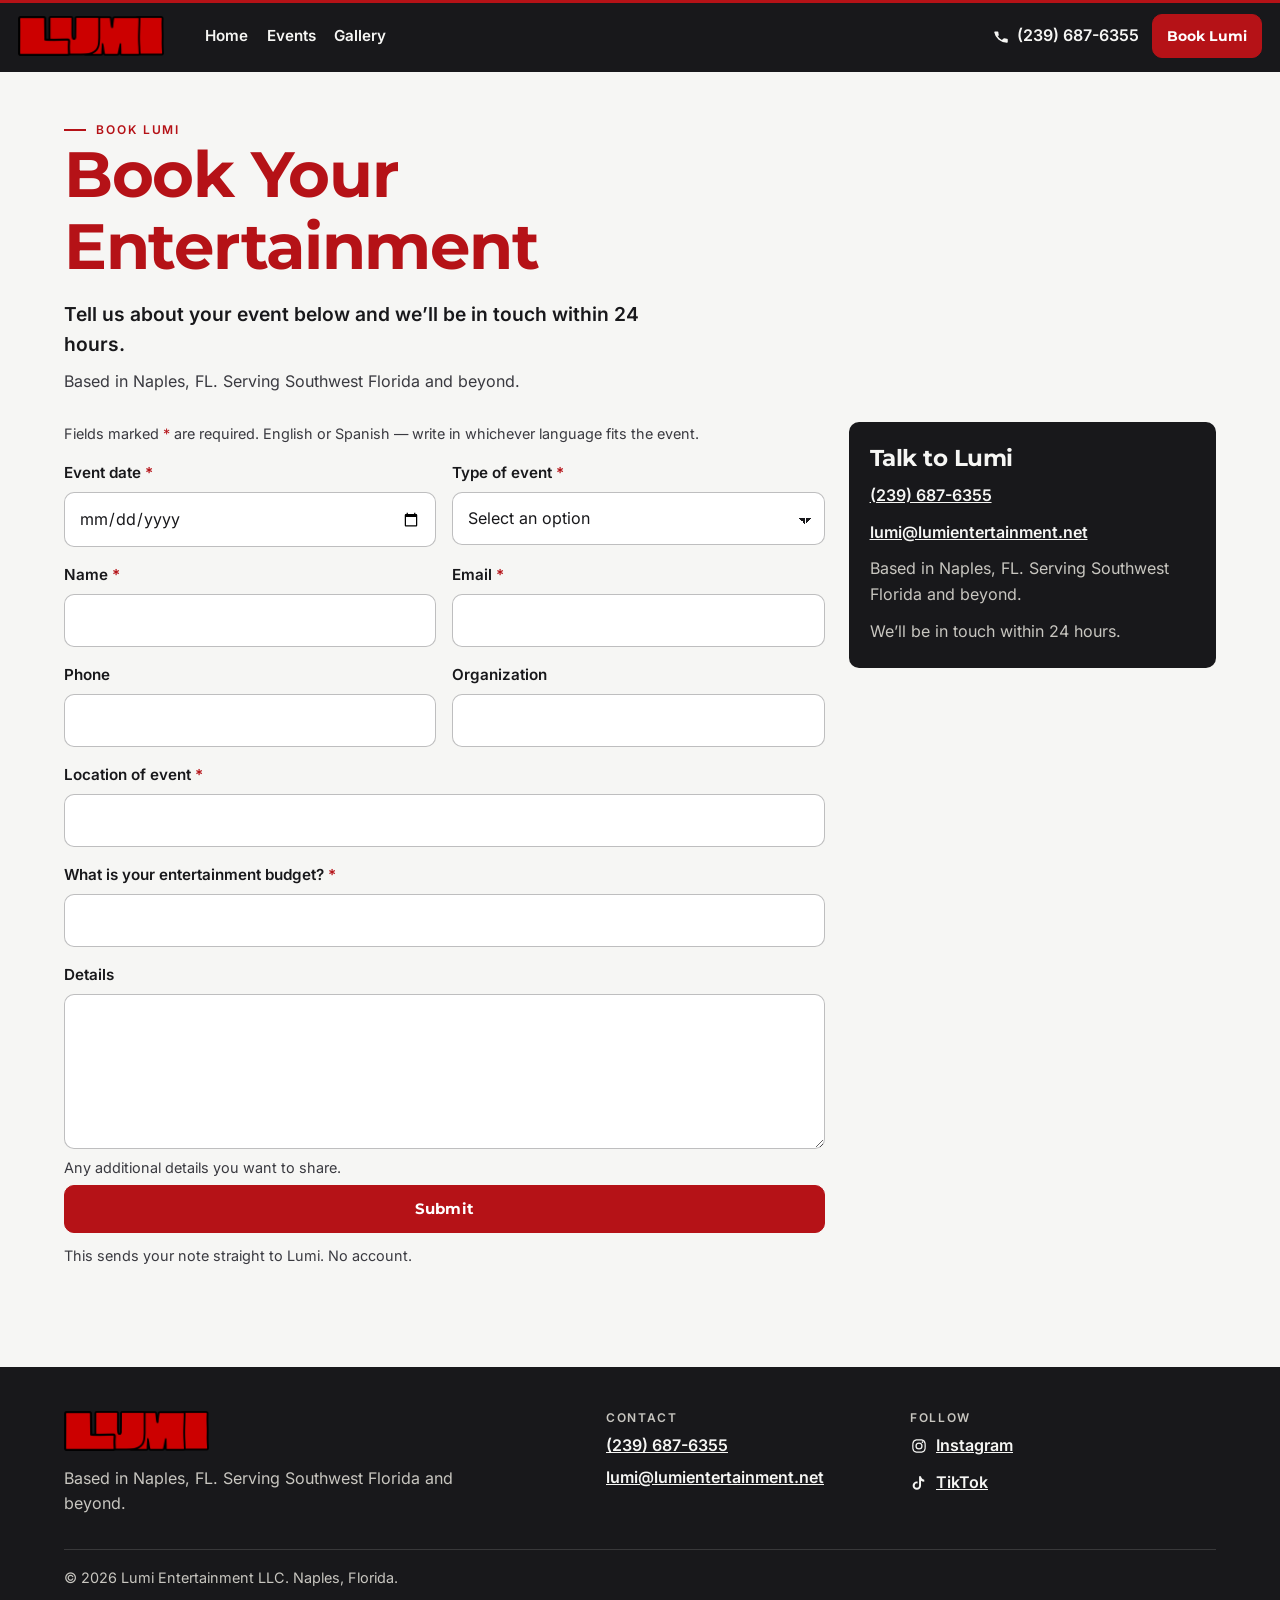
==== booklumi/index.html @ b8785e48 "Replace the Squarespace site with a static Lumi Entertainment site. Keep the existing voice and bran" ====
<!DOCTYPE html>
<html lang="en">
<head>
  <meta charset="utf-8">
  <meta name="viewport" content="width=device-width, initial-scale=1">
  <meta name="format-detection" content="telephone=no">
  <title>Book Lumi | Check Availability — DJ Lumi, Naples FL</title>
  <meta name="description" content="Share your date and your vision. DJ Lumi will be in touch within 24 hours about weddings, quinceañeras, corporate events, and parties in Southwest Florida.">
  <meta name="robots" content="index,follow">
  <meta name="theme-color" content="#18181B">
  <link rel="canonical" href="https://www.lumientertainment.net/booklumi/">
  <meta property="og:type" content="website">
  <meta property="og:site_name" content="Lumi Entertainment">
  <meta property="og:locale" content="en_US">
  <meta property="og:title" content="Book Lumi | Check Availability — DJ Lumi, Naples FL">
  <meta property="og:description" content="Share your date and your vision. DJ Lumi will be in touch within 24 hours about weddings, quinceañeras, corporate events, and parties in Southwest Florida.">
  <meta property="og:url" content="https://www.lumientertainment.net/booklumi/">
  <meta property="og:image" content="https://www.lumientertainment.net/images/og.jpg">
  <meta property="og:image:width" content="1200">
  <meta property="og:image:height" content="630">
  <meta property="og:image:alt" content="DJ Lumi mixing at an outdoor evening event. Lumi Entertainment, a bilingual wedding and event DJ based in Naples, Florida.">
  <meta name="twitter:card" content="summary_large_image">
  <meta name="twitter:title" content="Book Lumi | Check Availability — DJ Lumi, Naples FL">
  <meta name="twitter:description" content="Share your date and your vision. DJ Lumi will be in touch within 24 hours about weddings, quinceañeras, corporate events, and parties in Southwest Florida.">
  <meta name="twitter:image" content="https://www.lumientertainment.net/images/og.jpg">
  <meta name="twitter:image:alt" content="DJ Lumi mixing at an outdoor evening event. Lumi Entertainment, a bilingual wedding and event DJ based in Naples, Florida.">
  <link rel="icon" href="../favicon.ico" sizes="any">
  <link rel="icon" type="image/png" href="../images/icon-192.png" sizes="192x192">
  <link rel="apple-touch-icon" href="../images/apple-touch-icon.png">
  <link rel="manifest" href="../site.webmanifest">
  <link rel="preload" href="../fonts/montserrat-700.woff2" as="font" type="font/woff2" crossorigin>
  <link rel="preload" href="../fonts/inter-400.woff2" as="font" type="font/woff2" crossorigin>
  <link rel="stylesheet" href="../css/styles.css?v=20261122">
  <script type="application/ld+json">
{
  "@context": "https://schema.org",
  "@type": ["EntertainmentBusiness", "LocalBusiness"],
  "@id": "https://www.lumientertainment.net/#business",
  "name": "Lumi Entertainment",
  "legalName": "Lumi Entertainment LLC",
  "alternateName": "DJ Lumi",
  "url": "https://www.lumientertainment.net/",
  "telephone": "+1-239-687-6355",
  "email": "lumi@lumientertainment.net",
  "image": [
    "https://www.lumientertainment.net/images/og.jpg",
    "https://www.lumientertainment.net/images/hero-1400.jpg"
  ],
  "logo": "https://www.lumientertainment.net/images/logo.png",
  "description": "Bilingual English/Spanish DJ and MC for weddings, quinceañeras, and events. Based in Naples, FL, serving Southwest Florida and beyond.",
  "address": {
    "@type": "PostalAddress",
    "addressLocality": "Naples",
    "addressRegion": "FL",
    "addressCountry": "US"
  },
  "areaServed": "Southwest Florida",
  "founder": {
    "@type": "Person",
    "name": "Luis Saavedra",
    "alternateName": "DJ Lumi",
    "jobTitle": "DJ and MC",
    "knowsLanguage": ["en", "es"]
  },
  "contactPoint": {
    "@type": "ContactPoint",
    "telephone": "+1-239-687-6355",
    "email": "lumi@lumientertainment.net",
    "contactType": "reservations",
    "availableLanguage": ["English", "Spanish"]
  },
  "sameAs": [
    "https://instagram.com/djlumiofficial",
    "https://www.tiktok.com/@lumiwhatever"
  ]
}
  </script>
</head>
<body>
  <a class="skip" href="#main">Skip to content</a>
  <header class="site-header">
    <div class="header-inner">
      <a class="logo" href="../">
        <img src="../images/logo.png" alt="Lumi Entertainment" width="1200" height="330">
      </a>
      <nav id="site-nav" class="site-nav" aria-label="Primary">
        <ul>
          <li><a href="../">Home</a></li>
          <li><a href="../weddings/">Events</a></li>
          <li><a href="../gallery/">Gallery</a></li>
        </ul>
        <a class="menu-phone" href="tel:+12396876355">(239) 687-6355</a>
        <a class="btn menu-book" href="#inquiry">Book Lumi</a>
      </nav>
      <a class="header-phone" href="tel:+12396876355"><svg class="phone-icon" viewBox="0 0 24 24" width="18" height="18" aria-hidden="true"><path fill="currentColor" d="M6.6 10.8a15 15 0 0 0 6.6 6.6l2.2-2.2a1 1 0 0 1 1-.25 11.5 11.5 0 0 0 3.6.57 1 1 0 0 1 1 1V20a1 1 0 0 1-1 1A17 17 0 0 1 3 7a1 1 0 0 1 1-1h3.5a1 1 0 0 1 1 1 11.5 11.5 0 0 0 .57 3.6 1 1 0 0 1-.25 1l-2.22.2z"/></svg><span class="header-phone-num">(239) 687-6355</span></a>
      <a class="btn btn-small header-book" href="#inquiry" aria-current="page"><span class="long">Book Lumi</span><span class="short">Book</span></a>
      <button class="nav-toggle" type="button" aria-expanded="false" aria-controls="site-nav">
        <span class="bars" aria-hidden="true"></span>
        <span class="sr-only">Open menu</span>
      </button>
    </div>
  </header>
  <main id="main">
    <section class="page-hero">
      <div class="wrap">
        <p class="eyebrow">Book Lumi</p>
        <h1>Book Your Entertainment</h1>
        <p class="lede">Tell us about your event below and we’ll be in touch within 24 hours.</p>
        <p class="coverage">Based in Naples, FL. Serving Southwest Florida and beyond.</p>
      </div>
    </section>
    <section class="section" style="padding-top:0">
      <div class="wrap book-layout">
        <form id="inquiry" action="https://formsubmit.co/lumi@lumientertainment.net" method="POST" accept-charset="UTF-8">
          <input type="hidden" name="_subject" value="New event inquiry — Lumi Entertainment">
          <input type="hidden" name="_next" value="https://www.lumientertainment.net/booklumi/thanks/">
          <input type="hidden" name="_captcha" value="false">
          <input type="hidden" name="_template" value="table">
          <input type="text" name="_honey" style="display:none" tabindex="-1" autocomplete="off" aria-hidden="true">
          <p class="fine" style="margin-bottom:1rem">Fields marked <span class="req">*</span> are required. English or Spanish — write in whichever language fits the event.</p>
          <div class="form-row two">
            <div class="field">
              <label for="event-date">Event date <span class="req" aria-hidden="true">*</span><span class="sr-only"> (required)</span></label>
              <input id="event-date" name="Event Date" type="date" required autocomplete="off">
            </div>
            <div class="field">
              <label for="event-type">Type of event <span class="req" aria-hidden="true">*</span><span class="sr-only"> (required)</span></label>
              <select id="event-type" name="Type of Event" required>
                <option value="" selected disabled>Select an option</option>
                <option>Wedding</option>
                <option>Quinceañera</option>
                <option>Corporate</option>
                <option>Birthday Party</option>
                <option>Public Event or Club</option>
                <option>Other</option>
              </select>
            </div>
          </div>
          <div class="field" id="other-field" hidden style="margin-top:1rem">
            <label for="event-other">What kind of event? <span class="req" aria-hidden="true">*</span><span class="sr-only"> (required)</span></label>
            <input id="event-other" name="Other event type" type="text" autocomplete="off">
          </div>
          <div class="form-row two" style="margin-top:1rem">
            <div class="field">
              <label for="name">Name <span class="req" aria-hidden="true">*</span><span class="sr-only"> (required)</span></label>
              <input id="name" name="Name" type="text" required autocomplete="name">
            </div>
            <div class="field">
              <label for="email">Email <span class="req" aria-hidden="true">*</span><span class="sr-only"> (required)</span></label>
              <input id="email" name="Email" type="email" required autocomplete="email" inputmode="email">
            </div>
          </div>
          <div class="form-row two" style="margin-top:1rem">
            <div class="field">
              <label for="phone">Phone</label>
              <input id="phone" name="Phone" type="tel" autocomplete="tel" inputmode="tel">
            </div>
            <div class="field">
              <label for="organization">Organization</label>
              <input id="organization" name="Organization" type="text" autocomplete="organization">
            </div>
          </div>
          <div class="field" style="margin-top:1rem">
            <label for="location">Location of event <span class="req" aria-hidden="true">*</span><span class="sr-only"> (required)</span></label>
            <input id="location" name="Location" type="text" required autocomplete="off">
          </div>
          <div class="field" style="margin-top:1rem">
            <label for="budget">What is your entertainment budget? <span class="req" aria-hidden="true">*</span><span class="sr-only"> (required)</span></label>
            <input id="budget" name="Budget" type="text" required autocomplete="off">
          </div>
          <div class="field" style="margin-top:1rem">
            <label for="details">Details</label>
            <textarea id="details" name="Details" rows="5" aria-describedby="details-hint"></textarea>
            <p class="hint" id="details-hint">Any additional details you want to share.</p>
          </div>
          <div class="form-actions">
            <button class="btn" type="submit">Submit</button>
            <p class="fine">This sends your note straight to Lumi. No account.</p>
          </div>
          <noscript>
            <p class="fine" style="margin-top:0.8rem">If you choose Other, describe the event in Details. You can also email <a href="mailto:lumi@lumientertainment.net">lumi@lumientertainment.net</a> or call <a href="tel:+12396876355">(239) 687-6355</a>.</p>
          </noscript>
        </form>
        <aside class="book-aside">
          <h2>Talk to Lumi</h2>
          <p><a href="tel:+12396876355">(239) 687-6355</a></p>
          <p><a href="mailto:lumi@lumientertainment.net">lumi@lumientertainment.net</a></p>
          <p>Based in Naples, FL. Serving Southwest Florida and beyond.</p>
          <p>We’ll be in touch within 24 hours.</p>
        </aside>
      </div>
    </section>
  </main>
  <footer class="site-footer">
    <div class="wrap footer-grid">
      <div class="footer-brand">
        <a class="logo" href="../">
          <img src="../images/logo.png" alt="Lumi Entertainment" width="1200" height="330">
        </a>
        <p>Based in Naples, FL. Serving Southwest Florida and beyond.</p>
      </div>
      <div>
        <h2 class="footer-label">Contact</h2>
        <ul class="footer-links">
          <li><a href="tel:+12396876355">(239) 687-6355</a></li>
          <li><a href="mailto:lumi@lumientertainment.net">lumi@lumientertainment.net</a></li>
        </ul>
      </div>
      <div>
        <h2 class="footer-label">Follow</h2>
        <ul class="socials">
          <li><a href="https://instagram.com/djlumiofficial" target="_blank" rel="noopener noreferrer"><svg viewBox="0 0 24 24" width="18" height="18" aria-hidden="true"><path fill="currentColor" d="M12 7.2A4.8 4.8 0 1 0 16.8 12 4.8 4.8 0 0 0 12 7.2zm0 7.9A3.1 3.1 0 1 1 15.1 12 3.1 3.1 0 0 1 12 15.1zm5.7-8.2a1.1 1.1 0 1 1-1.1-1.1 1.1 1.1 0 0 1 1.1 1.1zM12 4.6c1.3 0 1.5 0 2 .05l1.5.07a4.5 4.5 0 0 1 3.8 3.8l.07 1.5c.05.5.05 1.6 0 4l-.07 1.5a4.5 4.5 0 0 1-3.8 3.8l-1.5.07c-.5.05-1.6.05-4 0l-1.5-.07a4.5 4.5 0 0 1-3.8-3.8l-.07-1.5c-.05-.5-.05-1.6 0-4l.07-1.5a4.5 4.5 0 0 1 3.8-3.8l1.5-.07c.5-.05 1.6-.05 2-.05zm0-1.6a18 18 0 0 0-2.1.06L8.4 3.1a6.1 6.1 0 0 0-5.3 5.3l-.06 1.5a18 18 0 0 0 0 4.2l.06 1.5a6.1 6.1 0 0 0 5.3 5.3l1.5.06a18 18 0 0 0 4.2 0l1.5-.06a6.1 6.1 0 0 0 5.3-5.3l.06-1.5a18 18 0 0 0 0-4.2l-.06-1.5a6.1 6.1 0 0 0-5.3-5.3l-1.5-.06A18 18 0 0 0 12 3z"/></svg><span>Instagram</span></a></li>
          <li><a href="https://www.tiktok.com/@lumiwhatever" target="_blank" rel="noopener noreferrer"><svg viewBox="0 0 24 24" width="18" height="18" aria-hidden="true"><path fill="currentColor" d="M14.6 3c.4 2.5 1.9 4.3 4.4 4.7v2.6a7.2 7.2 0 0 1-4.3-1.4v6.6a5.6 5.6 0 1 1-5.6-5.6c.3 0 .7 0 1 .1v2.7a2.9 2.9 0 1 0 2 2.8V3h2.5z"/></svg><span>TikTok</span></a></li>
        </ul>
      </div>
    </div>
    <div class="wrap legal">
      <p>© 2026 Lumi Entertainment LLC. Naples, Florida.</p>
    </div>
  </footer>
  <nav class="tapbar" aria-label="Quick actions">
    <a class="tap-call" href="tel:+12396876355"><small>Call</small><span>(239) 687-6355</span></a>
    <a class="btn tap-book" href="#inquiry">Book Lumi</a>
  </nav>
  <script src="../js/main.js?v=20261122"></script>
</body>
</html>
---- css/styles.css ----
/* Lumi Entertainment
   Ink #18181B · Paper #F6F6F4 · Crimson #B51217
   Headings: Montserrat. Body: Inter. */

@font-face {
  font-family: "Inter";
  font-style: normal;
  font-weight: 400;
  font-display: swap;
  src: url("../fonts/inter-400.woff2") format("woff2");
  unicode-range: U+0000-00FF, U+0131, U+0152-0153, U+02BB-02BC, U+02C6, U+02DA, U+02DC, U+0304, U+0308, U+0329, U+2000-206F, U+20AC, U+2122, U+2191, U+2193, U+2212, U+2215, U+FEFF, U+FFFD;
}

@font-face {
  font-family: "Inter";
  font-style: normal;
  font-weight: 600;
  font-display: swap;
  src: url("../fonts/inter-600.woff2") format("woff2");
  unicode-range: U+0000-00FF, U+0131, U+0152-0153, U+02BB-02BC, U+02C6, U+02DA, U+02DC, U+0304, U+0308, U+0329, U+2000-206F, U+20AC, U+2122, U+2191, U+2193, U+2212, U+2215, U+FEFF, U+FFFD;
}

@font-face {
  font-family: "Montserrat";
  font-style: normal;
  font-weight: 700;
  font-display: swap;
  src: url("../fonts/montserrat-700.woff2") format("woff2");
  unicode-range: U+0000-00FF, U+0131, U+0152-0153, U+02BB-02BC, U+02C6, U+02DA, U+02DC, U+0304, U+0308, U+0329, U+2000-206F, U+20AC, U+2122, U+2191, U+2193, U+2212, U+2215, U+FEFF, U+FFFD;
}

:root {
  --ink: #18181b;
  --paper: #f6f6f4;
  --crimson: #b51217;
  --crimson-deep: #8c0e12;
  --muted: #c8c6c0;
  --muted-ink: #3a3a40;
  --line: rgba(24, 24, 27, 0.14);
  --white: #fff;
  --radius: 10px;
  --sans: "Inter", "Helvetica Neue", Helvetica, Arial, sans-serif;
  --display: "Montserrat", "Helvetica Neue", Helvetica, Arial, sans-serif;
  --max: 72rem;
  --gutter: 1.25rem;
  --header: 4.5rem;
  color-scheme: light;
}

*,
*::before,
*::after { box-sizing: border-box; }

[hidden] { display: none !important; }

html { scroll-padding-top: 5.5rem; }

body {
  margin: 0;
  min-height: 100vh;
  display: flex;
  flex-direction: column;
  background: var(--paper);
  color: var(--ink);
  font-family: var(--sans);
  font-size: 1rem;
  line-height: 1.6;
  font-weight: 400;
}

main { flex: 1; }

img { max-width: 100%; height: auto; }

h1, h2, h3, p, figure, blockquote, ul, ol { margin: 0; }

ul, ol { padding: 0; }

h1, h2, h3 {
  font-family: var(--display);
  font-weight: 700;
  letter-spacing: -0.02em;
  line-height: 1.12;
  text-wrap: balance;
}

a { color: var(--crimson-deep); }

a:hover { color: var(--crimson); }

:focus { outline: none; }

:focus-visible {
  outline: 2px solid var(--crimson);
  outline-offset: 3px;
}

.site-header :focus-visible,
.tapbar :focus-visible,
.quote-band :focus-visible {
  outline-color: var(--paper);
}

::selection { background: var(--crimson); color: #fff; }

.skip {
  position: absolute;
  left: 0.75rem;
  top: 0.75rem;
  transform: translateY(-200%);
  background: #fff;
  color: var(--ink);
  padding: 0.65rem 0.9rem;
  z-index: 80;
  border-radius: var(--radius);
  font-weight: 600;
  text-decoration: none;
}

.skip:focus { transform: none; }

.sr-only {
  position: absolute;
  width: 1px;
  height: 1px;
  padding: 0;
  margin: -1px;
  overflow: hidden;
  clip: rect(0, 0, 0, 0);
  white-space: nowrap;
  border: 0;
}

.wrap {
  width: min(var(--max), calc(100% - var(--gutter) * 2));
  margin-inline: auto;
}

.wrap-narrow { width: min(42rem, calc(100% - var(--gutter) * 2)); }

[id] { scroll-margin-top: 5.5rem; }

.btn {
  display: inline-flex;
  align-items: center;
  justify-content: center;
  gap: 0.45rem;
  min-height: 3rem;
  padding: 0.85rem 1.25rem;
  border-radius: var(--radius);
  border: 1px solid var(--crimson);
  background: var(--crimson);
  color: #fff;
  font-family: var(--display);
  font-weight: 700;
  font-size: 0.95rem;
  letter-spacing: 0.01em;
  line-height: 1;
  text-decoration: none;
  cursor: pointer;
}

.btn:hover { background: var(--crimson-deep); border-color: var(--crimson-deep); color: #fff; }

.btn-small { min-height: 2.7rem; padding: 0.55rem 0.85rem; font-size: 0.88rem; }

.btn-ghost {
  background: transparent;
  color: var(--paper);
  border-color: rgba(246, 246, 244, 0.72);
}

.btn-ghost:hover { background: rgba(246, 246, 244, 0.08); color: #fff; border-color: #fff; }

.btn-paper {
  background: var(--paper);
  border-color: var(--paper);
  color: var(--ink);
}

.btn-paper:hover { background: #fff; border-color: #fff; color: var(--ink); }

.header-book .short { display: none; }

.site-header {
  position: sticky;
  top: 0;
  z-index: 30;
  background: var(--ink);
  color: var(--paper);
  box-shadow: inset 0 3px 0 var(--crimson);
}

.header-inner {
  display: flex;
  align-items: center;
  gap: 0.55rem 0.85rem;
  min-height: var(--header);
  padding: 0.55rem 1.15rem;
  max-width: 80rem;
  margin: 0 auto;
}

.logo { display: flex; margin-right: auto; line-height: 0; text-decoration: none; }

.logo img { height: 30px; width: auto; }

.header-phone {
  position: relative;
  display: inline-flex;
  align-items: center;
  gap: 0.4rem;
  min-width: 44px;
  min-height: 44px;
  color: var(--paper);
  text-decoration: none;
  font-weight: 600;
  white-space: nowrap;
}

.header-phone:hover { color: #fff; }

.nav-toggle {
  width: 44px;
  height: 44px;
  display: inline-flex;
  align-items: center;
  justify-content: center;
  border: 1px solid rgba(246, 246, 244, 0.4);
  background: transparent;
  color: var(--paper);
  border-radius: var(--radius);
  cursor: pointer;
  position: relative;
  z-index: 50;
}

.bars,
.bars::before,
.bars::after {
  display: block;
  width: 18px;
  height: 2px;
  background: currentColor;
  position: relative;
  transition: transform 0.2s ease, top 0.2s ease, background 0.2s ease;
}

.bars::before,
.bars::after { content: ""; position: absolute; left: 0; }

.bars::before { top: -6px; }

.bars::after { top: 6px; }

body.nav-open .bars { background: transparent; }

body.nav-open .bars::before { top: 0; transform: rotate(45deg); }

body.nav-open .bars::after { top: 0; transform: rotate(-45deg); }

.site-nav ul { list-style: none; }

.site-nav a { color: var(--paper); text-decoration: none; }

.site-nav a:hover { color: #fff; text-decoration: underline; text-underline-offset: 0.22em; }

.site-nav a[aria-current="page"] { font-weight: 700; text-decoration: underline; text-underline-offset: 0.22em; }

@media (max-width: 959px) {
  .header-inner { padding: 0.5rem 0.75rem; gap: 0.4rem; }
  .logo img { height: 28px; }
  .header-phone-num {
    position: absolute;
    width: 1px;
    height: 1px;
    padding: 0;
    margin: -1px;
    overflow: hidden;
    clip: rect(0, 0, 0, 0);
    white-space: nowrap;
    border: 0;
  }
  .site-nav {
    display: none;
    position: fixed;
    inset: 0;
    z-index: 40;
    background: var(--ink);
    flex-direction: column;
    padding: 5.5rem 1.5rem 6.5rem;
    overflow: auto;
  }
  .site-nav.is-open { display: flex; }
  .site-nav li a {
    display: block;
    font-family: var(--display);
    font-weight: 700;
    font-size: clamp(1.8rem, 8vw, 2.4rem);
    letter-spacing: -0.02em;
    padding: 0.35rem 0;
    text-decoration: none;
  }
  .menu-phone {
    margin-top: 1.4rem;
    font-weight: 600;
    font-size: 1.15rem;
  }
  .menu-book { margin-top: 0.9rem; align-self: flex-start; }
}

@media (min-width: 960px) {
  .logo { margin-right: 1.75rem; }
  .logo img { height: 40px; }
  .nav-toggle { display: none; }
  .menu-phone, .menu-book { display: none; }
  .site-nav {
    display: flex;
    align-items: center;
    gap: 1.2rem;
    margin-right: auto;
  }
  .site-nav ul { display: flex; align-items: center; gap: 1.15rem; }
  .site-nav li a { font-weight: 600; font-size: 0.95rem; }
}

@media (max-width: 359px) {
  .header-book .long { display: none; }
  .header-book .short { display: inline; }
}

.tapbar { display: none; }

@media (max-width: 959px) {
  body { padding-bottom: calc(4.75rem + env(safe-area-inset-bottom)); }
  .tapbar {
    display: grid;
    grid-template-columns: 1.15fr 0.85fr;
    gap: 0.5rem;
    position: fixed;
    left: 0;
    right: 0;
    bottom: 0;
    z-index: 35;
    padding: 0.55rem 0.7rem calc(0.55rem + env(safe-area-inset-bottom));
    background: rgba(24, 24, 27, 0.96);
    border-top: 1px solid rgba(246, 246, 244, 0.14);
  }
  .tap-call {
    display: flex;
    flex-direction: column;
    align-items: center;
    justify-content: center;
    min-height: 3rem;
    border: 1px solid rgba(246, 246, 244, 0.55);
    border-radius: var(--radius);
    color: var(--paper);
    text-decoration: none;
    font-weight: 600;
    line-height: 1.15;
  }
  .tap-call small {
    font-size: 0.68rem;
    letter-spacing: 0.12em;
    text-transform: uppercase;
    color: var(--muted);
  }
  .tap-call span { font-size: 0.92rem; }
  .tap-book { width: 100%; }
  body.nav-open .tapbar,
  body.input-focus .tapbar { display: none; }
  body.input-focus { padding-bottom: 0; }
}

.hero {
  background: var(--ink);
  color: var(--paper);
  display: grid;
}

.hero-media {
  position: relative;
  background: #2e3030;
  min-height: 42vh;
  min-height: 42dvh;
  max-height: 520px;
}

.hero-media picture {
  position: absolute;
  inset: 0;
  display: block;
}

.hero-media img {
  width: 100%;
  height: 100%;
  max-width: none;
  object-fit: cover;
  object-position: center 16%;
}

.hero-copy {
  display: flex;
  flex-direction: column;
  justify-content: center;
  gap: 0.75rem;
  padding: 1.35rem 1.15rem 1.5rem;
}

.hero-copy h1 {
  font-size: clamp(1.72rem, 7.8vw, 3.35rem);
  max-width: 12em;
}

.lede { color: var(--muted); font-size: 1.05rem; max-width: 36rem; }

.hero-actions { display: flex; flex-wrap: wrap; gap: 0.7rem; margin-top: 0.25rem; }

.eyebrow {
  display: flex;
  align-items: center;
  gap: 0.65rem;
  font-weight: 600;
  font-size: 0.75rem;
  letter-spacing: 0.16em;
  text-transform: uppercase;
  color: var(--crimson);
}

.eyebrow::before {
  content: "";
  width: 1.35rem;
  height: 2px;
  background: var(--crimson);
  flex: 0 0 auto;
}

.eyebrow.on-dark { color: var(--muted); }

@media (min-width: 960px) {
  .hero {
    grid-template-columns: minmax(0, 1.08fr) minmax(22rem, 0.92fr);
    min-height: calc(100dvh - var(--header));
  }
  .hero-media {
    min-height: calc(100dvh - var(--header));
    max-height: none;
  }
  .hero-copy {
    gap: 0.95rem;
    padding: 3rem 3.25rem 3rem 2.75rem;
  }
}

.section { padding: 3.5rem 0; }

@media (min-width: 800px) {
  .section { padding: 5.25rem 0; }
}

.section-intro {
  max-width: 38rem;
  color: var(--muted-ink);
  margin-top: 0.75rem;
  font-size: 1.08rem;
}

.prose { max-width: 40rem; }

.prose p {
  margin: 0 0 1.05rem;
  font-size: 1.075rem;
  line-height: 1.7;
  color: var(--muted-ink);
}

.prose .lead { font-size: 1.2rem; color: var(--ink); }

.prose h2 { margin-bottom: 1.15rem; font-size: clamp(1.7rem, 3vw, 2.3rem); }

.quote-band { background: var(--crimson); color: #fff; padding: 4.25rem 0; }

.quote-kicker {
  font-weight: 600;
  letter-spacing: 0.14em;
  text-transform: uppercase;
  font-size: 0.78rem;
  margin-bottom: 0.85rem;
}

.quote {
  font-family: var(--display);
  font-weight: 700;
  letter-spacing: -0.02em;
  font-size: clamp(1.9rem, 4.8vw, 3.2rem);
  line-height: 1.12;
  max-width: 11em;
}

.quote-band .btn { margin-top: 1.6rem; }

.service-list { list-style: none; margin-top: 1.75rem; }

.service-list li,
.event-block {
  display: grid;
  grid-template-columns: auto 1fr;
  gap: 0.35rem 1.15rem;
  padding: 1.35rem 0;
  border-top: 1px solid var(--line);
}

.service-list li:last-child,
.event-stack .event-block:last-child { border-bottom: 1px solid var(--line); }

.svc-num {
  font-family: var(--display);
  font-weight: 700;
  color: var(--crimson);
  letter-spacing: 0.04em;
  padding-top: 0.2rem;
}

.service-list h3,
.event-block h2 { font-size: clamp(1.35rem, 2.4vw, 1.85rem); }

.service-list p,
.event-block p { margin-top: 0.45rem; color: var(--muted-ink); max-width: 42rem; }

.text-link {
  display: inline-block;
  margin-top: 0.75rem;
  font-weight: 600;
}

.feature-photo { margin: 0; }

.feature-photo picture { display: block; }

.feature-photo img { width: 100%; height: auto; display: block; }

.feature-photo figcaption,
.caption-row {
  display: flex;
  justify-content: space-between;
  gap: 0.75rem 1.25rem;
  flex-wrap: wrap;
  align-items: baseline;
  padding-top: 0.7rem;
  color: var(--muted-ink);
  font-size: 0.95rem;
}

.steps {
  list-style: none;
  display: grid;
  gap: 1.35rem;
  margin-top: 1.6rem;
}

.steps li { border-top: 2px solid var(--crimson); padding-top: 0.85rem; }

.step-num {
  font-family: var(--display);
  font-weight: 700;
  color: var(--crimson);
}

.steps h3 {
  margin: 0.25rem 0 0.4rem;
  font-size: 1.05rem;
  letter-spacing: 0.06em;
  text-transform: uppercase;
}

.steps p { color: var(--muted-ink); }

@media (min-width: 860px) {
  .steps { grid-template-columns: repeat(4, 1fr); gap: 1.15rem; }
}

.cta-band { background: var(--ink); color: var(--paper); padding: 4rem 0; }

.cta-band h2 { font-size: clamp(2rem, 5vw, 3.1rem); max-width: 10em; }

.cta-band p { color: var(--muted); max-width: 32rem; margin: 0.85rem 0 1.35rem; }

.cta-actions { display: flex; flex-wrap: wrap; gap: 0.7rem; }

.page-hero { padding: 3rem 0 1.75rem; }

.page-hero h1 {
  font-size: clamp(2.2rem, 6.2vw, 4rem);
  max-width: 14ch;
  color: var(--crimson);
}

.page-hero .lede {
  margin-top: 1rem;
  color: var(--ink);
  font-weight: 600;
  font-size: 1.2rem;
  max-width: 36rem;
}

.page-hero .coverage { margin-top: 0.55rem; color: var(--muted-ink); }

.scenes {
  position: relative;
  min-height: 28rem;
  display: flex;
  align-items: flex-end;
  background: #2c1c13;
  margin-top: 1rem;
}

.scenes-media { position: absolute; inset: 0; }

.scenes-media picture { display: block; height: 100%; }

.scenes-media img {
  width: 100%;
  height: 100%;
  max-width: none;
  object-fit: cover;
  object-position: center;
}

.scenes-card {
  position: relative;
  max-width: 36rem;
  margin: 0 0 1.25rem;
  background: rgba(24, 24, 27, 0.94);
  color: var(--paper);
  padding: 1.3rem 1.35rem;
}

.scenes-card p { font-size: 1.15rem; line-height: 1.45; }

@media (min-width: 800px) {
  .scenes { min-height: 38rem; }
  .scenes-card { margin-bottom: 2rem; }
}

.gallery-grid {
  display: grid;
  gap: 1.75rem;
  padding-bottom: 1rem;
}

.gallery-grid figure { margin: 0; }

.gallery-grid picture { display: block; }

.gallery-grid img { width: 100%; height: auto; display: block; }

.zoom { display: block; color: inherit; }

.gallery-grid figcaption { margin-top: 0.5rem; color: var(--muted-ink); font-size: 0.95rem; }

.yt {
  position: relative;
  display: block;
  width: 100%;
  padding: 0;
  border: 0;
  background: #000;
  cursor: pointer;
  color: #fff;
}

.yt img { width: 100%; height: auto; display: block; }

.play {
  position: absolute;
  left: 50%;
  top: 50%;
  transform: translate(-50%, -50%);
  width: 4.25rem;
  height: 4.25rem;
  border-radius: 50%;
  background: var(--crimson);
  display: grid;
  place-items: center;
}

.play::before {
  content: "";
  border-style: solid;
  border-width: 0.6rem 0 0.6rem 1.05rem;
  border-color: transparent transparent transparent #fff;
  margin-left: 0.2rem;
}

.gallery-grid iframe,
.gallery-grid video {
  width: 100%;
  aspect-ratio: 16 / 9;
  height: auto;
  background: #000;
  border: 0;
  display: block;
}

@media (min-width: 800px) {
  .gallery-grid { grid-template-columns: 1.05fr 0.95fr; align-items: start; }
  .gallery-grid figure.is-wide { grid-column: 1 / -1; }
}

#lightbox {
  border: 0;
  padding: 0;
  background: transparent;
  max-width: min(1100px, calc(100% - 1.5rem));
  max-height: calc(100vh - 2rem);
  max-height: calc(100dvh - 2rem);
  overflow: auto;
}

#lightbox::backdrop { background: rgba(24, 24, 27, 0.92); }

#lightbox img { display: block; width: 100%; height: auto; background: #000; }

.lightbox-bar { display: flex; justify-content: flex-end; margin-bottom: 0.45rem; }

.book-layout {
  display: grid;
  gap: 1.5rem;
  padding-bottom: 1rem;
}

.form-row { display: grid; gap: 1rem; }

.field { display: flex; flex-direction: column; gap: 0.4rem; min-width: 0; }

.field label { font-weight: 600; font-size: 0.95rem; }

.req { color: var(--crimson); }

.hint { color: var(--muted-ink); font-size: 0.9rem; }

.field input,
.field select,
.field textarea {
  width: 100%;
  font: inherit;
  color: var(--ink);
  background: #fff;
  border: 1px solid rgba(24, 24, 27, 0.28);
  border-radius: var(--radius);
  padding: 0.8rem 0.9rem;
  min-height: 3rem;
}

.field textarea { min-height: 8.5rem; resize: vertical; }

.field select {
  appearance: none;
  padding-right: 2.4rem;
  background-image:
    linear-gradient(45deg, transparent 50%, var(--ink) 50%),
    linear-gradient(135deg, var(--ink) 50%, transparent 50%);
  background-position: calc(100% - 1.15rem) 55%, calc(100% - 0.75rem) 55%;
  background-size: 6px 6px, 6px 6px;
  background-repeat: no-repeat;
}

.field input:focus-visible,
.field select:focus-visible,
.field textarea:focus-visible {
  outline: 2px solid var(--crimson);
  outline-offset: 2px;
  border-color: var(--crimson);
}

.field input:user-invalid,
.field select:user-invalid,
.field textarea:user-invalid {
  border-color: var(--crimson);
  background-color: #fff7f7;
}

.form-actions { display: grid; gap: 0.7rem; margin-top: 0.4rem; }

.form-actions .btn { width: 100%; }

.fine { color: var(--muted-ink); font-size: 0.9rem; }

.book-aside {
  background: var(--ink);
  color: var(--paper);
  padding: 1.4rem 1.3rem 1.5rem;
  border-radius: var(--radius);
}

.book-aside h2 { font-size: 1.45rem; margin-bottom: 0.75rem; }

.book-aside p { color: var(--muted); margin-top: 0.7rem; }

.book-aside a { color: var(--paper); font-weight: 600; }

.book-aside a:hover { color: #fff; }

@media (min-width: 720px) {
  .form-row.two { grid-template-columns: 1fr 1fr; }
}

@media (min-width: 960px) {
  .book-layout { grid-template-columns: minmax(0, 1.45fr) minmax(16rem, 0.7fr); align-items: start; }
  .book-aside { position: sticky; top: 6rem; }
  .form-actions .btn { width: auto; min-width: 12rem; }
}

.review { border-top: 2px solid var(--crimson); padding: 1.25rem 0 0.4rem; }

.review blockquote { font-size: 1.25rem; line-height: 1.45; }

.review-meta { margin-top: 0.55rem; color: var(--muted-ink); }

.site-footer {
  background: var(--ink);
  color: var(--paper);
  padding: 2.75rem 0 1.5rem;
  margin-top: auto;
}

.footer-grid { display: grid; gap: 1.7rem; }

.footer-brand .logo { margin-bottom: 0.9rem; }

.footer-brand p { color: var(--muted); max-width: 26rem; }

.footer-label {
  font-family: var(--sans);
  font-size: 0.75rem;
  letter-spacing: 0.14em;
  text-transform: uppercase;
  font-weight: 600;
  color: var(--muted);
  margin-bottom: 0.55rem;
}

.footer-links { list-style: none; display: grid; gap: 0.4rem; }

.footer-links a { color: var(--paper); font-weight: 600; }

.socials { list-style: none; display: grid; gap: 0.45rem; }

.socials a {
  display: inline-flex;
  align-items: center;
  gap: 0.5rem;
  color: var(--paper);
  font-weight: 600;
}

.legal {
  margin-top: 2rem;
  padding-top: 1rem;
  border-top: 1px solid rgba(246, 246, 244, 0.14);
  color: var(--muted);
  font-size: 0.9rem;
}

@media (min-width: 800px) {
  .footer-grid { grid-template-columns: 1.5fr 0.8fr 0.9fr; gap: 2rem; }
}

@media (prefers-reduced-motion: reduce) {
  html { scroll-behavior: auto; }
  *, *::before, *::after {
    animation: none !important;
    transition: none !important;
  }
}

@media print {
  .site-header, .tapbar, .nav-toggle, .hero-actions, .btn, .skip { display: none !important; }
  body { padding: 0; background: #fff; color: #000; display: block; }
  .site-footer, .hero, .quote-band, .cta-band, .book-aside, .scenes-card {
    background: #fff !important;
    color: #000 !important;
  }
  a { color: #000; text-decoration: underline; }
}
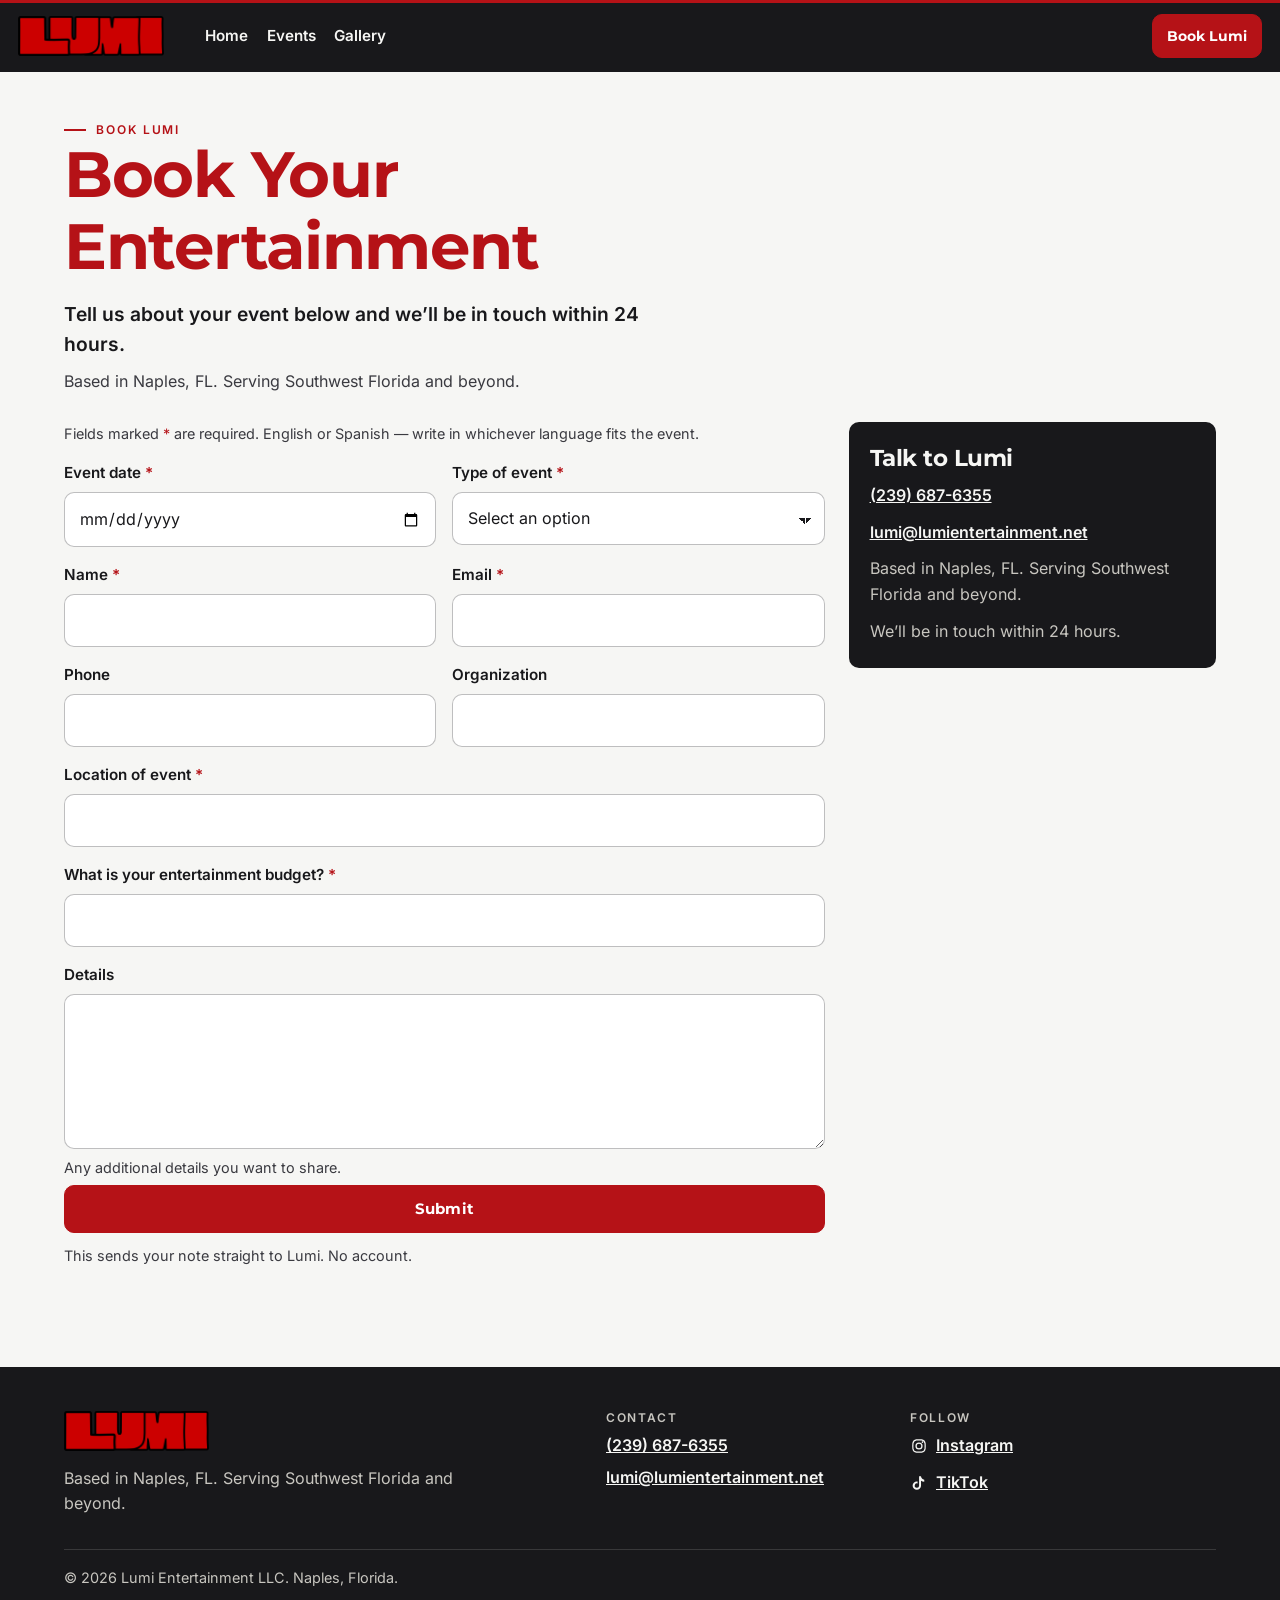
==== commit 4ccb743f: "Keep the phone number in the footer and on the booking page. Take it out of the header, the home her" ====
--- a/booklumi/index.html
+++ b/booklumi/index.html
@@ -30,7 +30,7 @@
   <link rel="manifest" href="../site.webmanifest">
   <link rel="preload" href="../fonts/montserrat-700.woff2" as="font" type="font/woff2" crossorigin>
   <link rel="preload" href="../fonts/inter-400.woff2" as="font" type="font/woff2" crossorigin>
-  <link rel="stylesheet" href="../css/styles.css?v=20261122">
+  <link rel="stylesheet" href="../css/styles.css?v=20261122b">
   <script type="application/ld+json">
 {
   "@context": "https://schema.org",
@@ -89,10 +89,8 @@
           <li><a href="../weddings/">Events</a></li>
           <li><a href="../gallery/">Gallery</a></li>
         </ul>
-        <a class="menu-phone" href="tel:+12396876355">(239) 687-6355</a>
         <a class="btn menu-book" href="#inquiry">Book Lumi</a>
       </nav>
-      <a class="header-phone" href="tel:+12396876355"><svg class="phone-icon" viewBox="0 0 24 24" width="18" height="18" aria-hidden="true"><path fill="currentColor" d="M6.6 10.8a15 15 0 0 0 6.6 6.6l2.2-2.2a1 1 0 0 1 1-.25 11.5 11.5 0 0 0 3.6.57 1 1 0 0 1 1 1V20a1 1 0 0 1-1 1A17 17 0 0 1 3 7a1 1 0 0 1 1-1h3.5a1 1 0 0 1 1 1 11.5 11.5 0 0 0 .57 3.6 1 1 0 0 1-.25 1l-2.22.2z"/></svg><span class="header-phone-num">(239) 687-6355</span></a>
       <a class="btn btn-small header-book" href="#inquiry" aria-current="page"><span class="long">Book Lumi</span><span class="short">Book</span></a>
       <button class="nav-toggle" type="button" aria-expanded="false" aria-controls="site-nav">
         <span class="bars" aria-hidden="true"></span>
@@ -178,7 +176,7 @@
             <p class="fine">This sends your note straight to Lumi. No account.</p>
           </div>
           <noscript>
-            <p class="fine" style="margin-top:0.8rem">If you choose Other, describe the event in Details. You can also email <a href="mailto:lumi@lumientertainment.net">lumi@lumientertainment.net</a> or call <a href="tel:+12396876355">(239) 687-6355</a>.</p>
+            <p class="fine" style="margin-top:0.8rem">If you choose Other, describe the event in Details. You can also email <a href="mailto:lumi@lumientertainment.net">lumi@lumientertainment.net</a>.</p>
           </noscript>
         </form>
         <aside class="book-aside">
@@ -219,7 +217,6 @@
     </div>
   </footer>
   <nav class="tapbar" aria-label="Quick actions">
-    <a class="tap-call" href="tel:+12396876355"><small>Call</small><span>(239) 687-6355</span></a>
     <a class="btn tap-book" href="#inquiry">Book Lumi</a>
   </nav>
   <script src="../js/main.js?v=20261122"></script>
--- a/css/styles.css
+++ b/css/styles.css
@@ -332,11 +332,9 @@
 .tapbar { display: none; }
 
 @media (max-width: 959px) {
-  body { padding-bottom: calc(4.75rem + env(safe-area-inset-bottom)); }
+  body { padding-bottom: calc(4.4rem + env(safe-area-inset-bottom)); }
   .tapbar {
-    display: grid;
-    grid-template-columns: 1.15fr 0.85fr;
-    gap: 0.5rem;
+    display: block;
     position: fixed;
     left: 0;
     right: 0;
@@ -346,26 +344,6 @@
     background: rgba(24, 24, 27, 0.96);
     border-top: 1px solid rgba(246, 246, 244, 0.14);
   }
-  .tap-call {
-    display: flex;
-    flex-direction: column;
-    align-items: center;
-    justify-content: center;
-    min-height: 3rem;
-    border: 1px solid rgba(246, 246, 244, 0.55);
-    border-radius: var(--radius);
-    color: var(--paper);
-    text-decoration: none;
-    font-weight: 600;
-    line-height: 1.15;
-  }
-  .tap-call small {
-    font-size: 0.68rem;
-    letter-spacing: 0.12em;
-    text-transform: uppercase;
-    color: var(--muted);
-  }
-  .tap-call span { font-size: 0.92rem; }
   .tap-book { width: 100%; }
   body.nav-open .tapbar,
   body.input-focus .tapbar { display: none; }
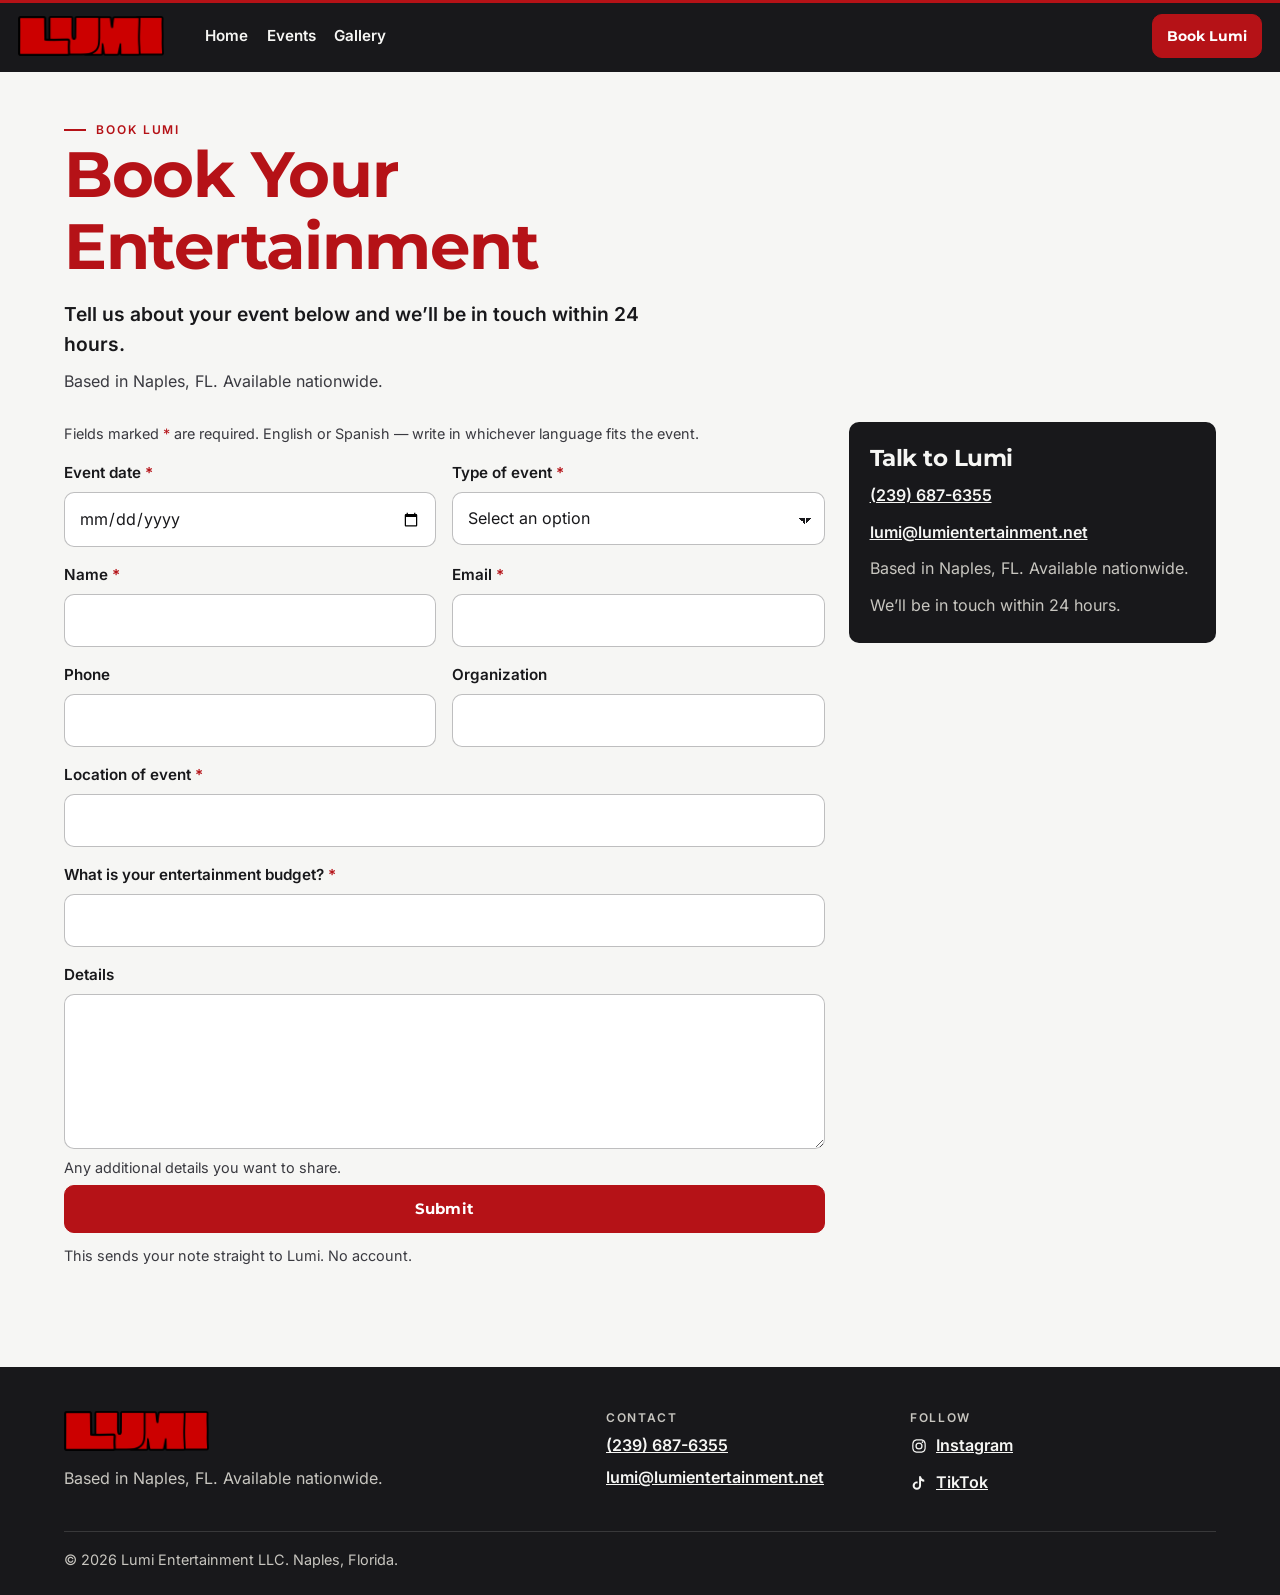
==== commit cf0ecace: "State that DJ Lumi is based in Naples and available nationwide. Replace the Southwest Florida covera" ====
--- a/booklumi/index.html
+++ b/booklumi/index.html
@@ -5,7 +5,7 @@
   <meta name="viewport" content="width=device-width, initial-scale=1">
   <meta name="format-detection" content="telephone=no">
   <title>Book Lumi | Check Availability — DJ Lumi, Naples FL</title>
-  <meta name="description" content="Share your date and your vision. DJ Lumi will be in touch within 24 hours about weddings, quinceañeras, corporate events, and parties in Southwest Florida.">
+  <meta name="description" content="Share your date and your vision. Naples, FL DJ available nationwide for weddings, quinceañeras, corporate events, and parties.">
   <meta name="robots" content="index,follow">
   <meta name="theme-color" content="#18181B">
   <link rel="canonical" href="https://www.lumientertainment.net/booklumi/">
@@ -13,17 +13,17 @@
   <meta property="og:site_name" content="Lumi Entertainment">
   <meta property="og:locale" content="en_US">
   <meta property="og:title" content="Book Lumi | Check Availability — DJ Lumi, Naples FL">
-  <meta property="og:description" content="Share your date and your vision. DJ Lumi will be in touch within 24 hours about weddings, quinceañeras, corporate events, and parties in Southwest Florida.">
+  <meta property="og:description" content="Share your date and your vision. Naples, FL DJ available nationwide for weddings, quinceañeras, corporate events, and parties.">
   <meta property="og:url" content="https://www.lumientertainment.net/booklumi/">
   <meta property="og:image" content="https://www.lumientertainment.net/images/og.jpg">
   <meta property="og:image:width" content="1200">
   <meta property="og:image:height" content="630">
-  <meta property="og:image:alt" content="DJ Lumi mixing at an outdoor evening event. Lumi Entertainment, a bilingual wedding and event DJ based in Naples, Florida.">
+  <meta property="og:image:alt" content="DJ Lumi mixing at an outdoor evening event. Lumi Entertainment, a bilingual wedding and event DJ based in Naples, Florida, available nationwide.">
   <meta name="twitter:card" content="summary_large_image">
   <meta name="twitter:title" content="Book Lumi | Check Availability — DJ Lumi, Naples FL">
-  <meta name="twitter:description" content="Share your date and your vision. DJ Lumi will be in touch within 24 hours about weddings, quinceañeras, corporate events, and parties in Southwest Florida.">
+  <meta name="twitter:description" content="Share your date and your vision. Naples, FL DJ available nationwide for weddings, quinceañeras, corporate events, and parties.">
   <meta name="twitter:image" content="https://www.lumientertainment.net/images/og.jpg">
-  <meta name="twitter:image:alt" content="DJ Lumi mixing at an outdoor evening event. Lumi Entertainment, a bilingual wedding and event DJ based in Naples, Florida.">
+  <meta name="twitter:image:alt" content="DJ Lumi mixing at an outdoor evening event. Lumi Entertainment, a bilingual wedding and event DJ based in Naples, Florida, available nationwide.">
   <link rel="icon" href="../favicon.ico" sizes="any">
   <link rel="icon" type="image/png" href="../images/icon-192.png" sizes="192x192">
   <link rel="apple-touch-icon" href="../images/apple-touch-icon.png">
@@ -47,14 +47,14 @@
     "https://www.lumientertainment.net/images/hero-1400.jpg"
   ],
   "logo": "https://www.lumientertainment.net/images/logo.png",
-  "description": "Bilingual English/Spanish DJ and MC for weddings, quinceañeras, and events. Based in Naples, FL, serving Southwest Florida and beyond.",
+  "description": "Bilingual English/Spanish DJ and MC for weddings, quinceañeras, and events. Based in Naples, FL. Available nationwide.",
   "address": {
     "@type": "PostalAddress",
     "addressLocality": "Naples",
     "addressRegion": "FL",
     "addressCountry": "US"
   },
-  "areaServed": "Southwest Florida",
+  "areaServed": "United States",
   "founder": {
     "@type": "Person",
     "name": "Luis Saavedra",
@@ -104,7 +104,7 @@
         <p class="eyebrow">Book Lumi</p>
         <h1>Book Your Entertainment</h1>
         <p class="lede">Tell us about your event below and we’ll be in touch within 24 hours.</p>
-        <p class="coverage">Based in Naples, FL. Serving Southwest Florida and beyond.</p>
+        <p class="coverage">Based in Naples, FL. Available nationwide.</p>
       </div>
     </section>
     <section class="section" style="padding-top:0">
@@ -183,7 +183,7 @@
           <h2>Talk to Lumi</h2>
           <p><a href="tel:+12396876355">(239) 687-6355</a></p>
           <p><a href="mailto:lumi@lumientertainment.net">lumi@lumientertainment.net</a></p>
-          <p>Based in Naples, FL. Serving Southwest Florida and beyond.</p>
+          <p>Based in Naples, FL. Available nationwide.</p>
           <p>We’ll be in touch within 24 hours.</p>
         </aside>
       </div>
@@ -195,7 +195,7 @@
         <a class="logo" href="../">
           <img src="../images/logo.png" alt="Lumi Entertainment" width="1200" height="330">
         </a>
-        <p>Based in Naples, FL. Serving Southwest Florida and beyond.</p>
+        <p>Based in Naples, FL. Available nationwide.</p>
       </div>
       <div>
         <h2 class="footer-label">Contact</h2>
